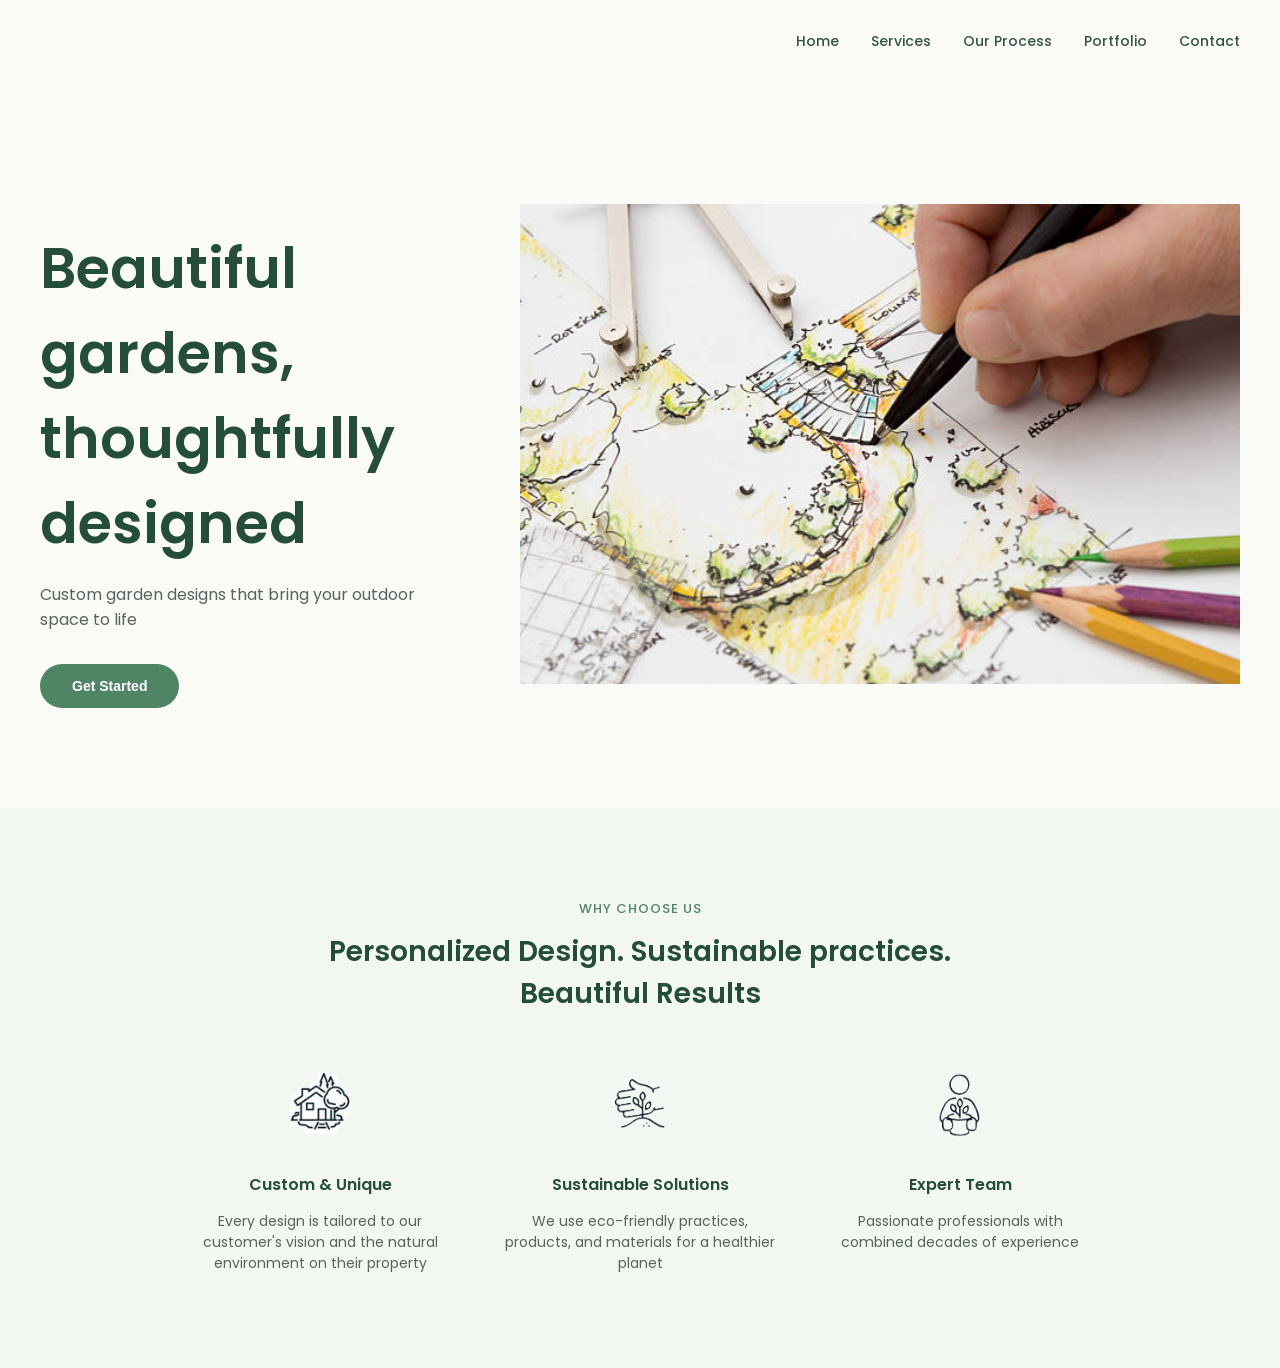
==== index.html @ 5a3a2fcb "Rename main.html to index.html" ====
<!DOCTYPE html>
<html lang="en">

<head>
    <meta charset="UTF-8">
    <meta name="viewport" content="width=device-width, initial-scale=1.0">
    <title>TG Services FL</title>
    <link rel="stylesheet" href="style.css">
    <link rel="preconnect" href="https://fonts.googleapis.com">
    <link rel="preconnect" href="https://fonts.gstatic.com" crossorigin>
    <link href="https://fonts.googleapis.com/css2?family=Poppins:ital,wght@0,400;0,500;0,600&display=swap"
        rel="stylesheet">
</head>

<body>
    <header>
        <nav class="nav-bar">
            <section class="nav-logo">
                <img id="logo" src="images/icons/logo.svg">
            </section>

            <section class="nav-text">
                <ul class="nav-ul">
                    <li><a href="main.html">Home</a></li>
                    <li><a href="services.html">Services</a></li>
                    <li><a href="process.html">Our Process</a></li>
                    <li><a href="portfolio.html">Portfolio</a></li>
                    <li><a href="contact.html">Contact</a></li>
                </ul>
            </section>
        </nav>
    </header>


    <main>

        <section class="hero">
            <div class="hero-text">
                <h1>Beautiful gardens, thoughtfully designed</h1>
                <p>Custom garden designs that bring your outdoor space to life</p>
                <button class="hero-cta">Get Started</button>
            </div>

            <div class="hero-image">
                <img class="laptop-img" src="images/images/garden-design-sketch.jpg" alt="sketch of garden design with pen and colors" />
            </div>
        </section>

        <section class="highlight">
            <h2>Why Choose Us</h2>

            <h3>Personalized Design. Sustainable practices. Beautiful Results</h3>

            <div class="highlight-grid">
                <div class="highlight-item">
                    <div class="highlight-icon">
                        <img id="custom-unique-img" src="images/icons/custom-unique.png">
                    </div>
                    <h4>Custom & Unique</h4>
                    <p>Every design is tailored to our customer's vision and the natural environment on their property
                    </p>
                </div>

                <div class="highlight-item">
                    <div class="highlight-icon">
                        <img id="sustainable-solutions-img" src="images/icons/sustainable-solutions.png">
                    </div>
                    <h4>Sustainable Solutions</h4>
                    <p>We use eco-friendly practices, products, and materials for a healthier planet</p>
                </div>

                <div class="highlight-item">
                    <div class="highlight-icon">
                        <img id="expert-team-img" src="images/icons/expert-team.png">
                    </div>
                    <h4>Expert Team</h4>
                    <p>Passionate professionals with combined decades of experience</p>
                </div>
            </div>
        </section>
    </main>

    <script src="index.js"></script>
</body>

</html>
---- style.css ----
:root {
    /* Color palette */
    --color-primary-dark: #244D3A;
    --color-button: #4F8565;
    --color-button-hover: #3D6F53;
    --color-secondary-green: #7FA387;
    --color-illustration-green: #6F9664;

    /* Backgrounds */
    --color-bg-page: #FAFBF7;
    --color-bg-section-light: #F3F7F1;
    --color-bg-sage: #E7EFE5;
    --color-bg-card: #FFFFFF;
    --color-bg-input: #FAFCF9;

    /* Text */
    --color-text-main: #234334;
    --color-text-body: #56645C;
    --color-text-secondary: #7B8981;
    --color-text-card-body: #66736B;
    --color-text-placeholder: #A1AAA4;

    /* Border & inputs */
    --color-border: #DDE6DD;
    --color-border-input-focus: #6C9577;

    /* Nav */
    --color-nav-link: #345443;

    /* Icons */
    --color-icon-circle-bg: #EDF3E9;
    --color-icon-dark-detail: #315D46;
    --color-leaf-dark: #416F4C;
    --color-leaf-medium: #6F9664;
    --color-leaf-light: #A6BC8C;
}

* {
    box-sizing: border-box;
}

body {
    margin: 0;
    padding: 0;
    background-color: var(--color-bg-page);
    font-family: 'Poppins', sans-serif;
    color: var(--color-text-main)
}

header {
    background-color: var(--color-bg-page);
    height: 80px;
    display: flex;
    align-items: center;
    padding: 0 40px;
}

.nav-bar {
    display: flex;
    align-items: center;
    justify-content: space-between;
    width: 100%;
}
.nav-ul {
    list-style: none;
    margin: 0;
    padding: 0;
    display: flex;
    gap: 32px;
}

.nav-ul a {
    text-decoration: none;
    color: var(--color-nav-link);
    font-weight: 500;
    font-size: 14px;
}

.nav-ul a:hover {
    color: var(--color-button)
}

.inner-hero {
    padding: 60px 40px 40px;
}

/*Main Page*/
.hero {
    display: flex;
    align-items: center;
    justify-content: space-between;
    gap: 60px;
    padding:  100px 40px;
}

.hero-text {
    max-width: 500px;
}

.hero-image{
    position: relative;
    width: 60%;
    max-width: 1000px;
    height: auto;
    overflow: hidden;
    flex-shrink: 0;
}

.laptop-img {
    display: block;
    width: 100%;
    height: auto;
}

.hero h1 {
    color: var(--color-primary-dark);
    font-size: 56px;
    font-weight: 600;
    margin-bottom: 16px;
}

.hero p {
    color: var(--color-text-body);
    font-size: 16px;
    margin-bottom: 32px;
}

.hero-cta {
    background-color: var(--color-button);
    color: var(--color-bg-card);
    font-weight: 600;
    font-size: 14px;
    border: none;
    border-radius: 28px;
    padding: 14px 32px;
    cursor: pointer;
}

.hero-cta:hover {
    background-color: var(--color-button-hover);
}

.highlight {
    text-align: center;
    padding: 80px 40px;
    background-color: var(--color-bg-section-light);
    position: relative;
}

.highlight-image {
    position: absolute;
    left: 0px;
    bottom: -100px;
    z-index: 0;
}

.plant-pot-img {
    width: 150px;
    height: auto;
    display: block;
}

.highlight h2 {
    color: var(--color-button);
    font-size: 13px;
    font-weight: 500;
    text-transform: uppercase;
    letter-spacing: 1px;
    margin-bottom: 12px;
}

.highlight h3 {
    color: var(--color-primary-dark);
    font-size: 28px;
    font-weight: 600;
    max-width: 700px;
    margin: 0 auto 48px;
}

.highlight-grid {
    display: flex;
    justify-content: center;
    gap: 40px
}

.highlight-item {
    max-width: 280px;
}

.highlight-item h4 {
    color: var(--color-primary-dark);
    font-size: 16px;
    font-weight: 600;
    margin-bottom: 8px;
}

.highlight-item p {
    color: var(--color-text-body);
    font-size: 14px;
}


.highlight-icon img {
    width: 80px;
    height: 80px;
}

/*Services*/
.services {
    padding: 80px 40px;
    display: flex;
    flex-direction: column;
    gap: 40px;
    max-width: 1000px;
    margin: 0 auto;
}

.service-item {
    display: flex;
    align-items: center;
    justify-content: space-between;
    gap: 40px;
    padding-bottom: 40px;
    border-bottom: 1px solid var(--color-border);
}

.service-item-content {
    display: flex;
    align-items: flex-start;
    gap: 20px;
}

.service-item-icon img {
    width: 80px;
    height: 80px;
}

.service-item-content h2 {
    color: var(--color-primary-dark);
    font-size: 18px;
    font-weight: 600;
    margin: 0 0 8px;
}

.service-item-content p {
    color: var(--color-text-body);
    font-size: 14px;
    max-width: 320px;
}

.service-item-image img {
    width: 250px;
    height: 130px;
    border-radius: 12px;
    flex-shrink: 0;
}

/*Process*/
.process {
    padding: 80px 40px;
    display: flex;
    justify-content: center;
    gap: 60px;
    max-width: 1100px;
    margin: 0 auto;
}

.process-step {
    display: flex;
    flex-direction: column;
    align-items: center;
    text-align: center;
    max-width: 280px;
    position: relative;
}

.process-step-image img{
    width: 250px;
    height: 130px;
    border-radius: 12px;
    flex-shrink: 0;
    background-color: var(--color-bg-sage);
    margin-bottom: 10px;
}

.process-step-number-icon {
    width: 32px;
    height: 32px;
    background-color: var(--color-icon-circle-bg);
    border-radius: 50%;
    margin-bottom: 16px;
    display: flex;
    align-items: center;
    justify-content: center;
}

.process-step-text h2 {
    color: var(--color-primary-dark);
    font-size: 18px;
    font-weight: 600;
    margin: 0 0 8px;
}

.process-step-text p {
    color: var(--color-text-body);
    font-size: 14px;
}

.process-step:not(:last-child)::after {
    content: "";
    position: absolute;
    top: 52px;
    right: -65px;
    width: 52px;
    height: 28px;
    background-color: var(--color-primary-dark);
    -webkit-mask-image: url('images/arrow-thin-right-icon.svg');
    mask-image: url('images/arrow-thin-right-icon.svg');
    -webkit-mask-repeat: no-repeat;
    -webkit-mask-size: contain;
    mask-size: contain;
}

/*Portfolio*/
.gallery {
    padding: 80px 40px;
    display: flex;
    flex-direction: column;
    align-items: center;
    gap: 32px
}

.gallery-track {
    display: flex;
    align-items: center;
    justify-content: center;
    gap: 24px;
}

.gallery-slide-previous,
.gallery-slide-active,
.gallery-slide-next {
    overflow: hidden;
    transition: all 0.3s ease;
}

.gallery-slide-previous img, 
.gallery-slide-active img,
.gallery-slide-next img {
    width: 100%;
    height: 100%;
    object-fit: contain;
    display: block;
}

.gallery-slide-previous,
.gallery-slide-next {
    width: 200px;
    height: 250px;
    opacity: 0.6;
}

.gallery-slide-active{
    width: 420px;
    height: 480px;
}

.gallery-buttons {
    display: flex;
    gap: 24px;
    font-weight: 600;
}

.left-gallery-button,
.right-gallery-button {
    width: 40px;
    height: 40px;
    border-radius: 35%;
    border: none;
    background-color: var(--color-button);
    color: var(--color-bg-card);
    font-size: 16px;
    cursor: pointer;
}

.left-gallery-button:hover,
.right-gallery-button:hover {
    background-color: var(--color-button-hover);
}

/*Contact*/
.contact-layout {
    display: flex;
    gap: 60px;
    padding: 60px 40px 80px;
    max-width: 1200px;
    margin: 0 auto;
}

.contact-info-column {
    flex: 1;
    display: flex;
    flex-direction: column;
    gap: 40px;
}

.contact-info-column .inner-hero {
    padding: 0 0 24px 0;
}

.contact {
    display: flex;
    flex-direction: column;
    gap: 24px;
}

.contact-method {
    display: flex;
    align-items: flex-start;
    gap: 16px;
}

.contact-icon {
    width: 40px;
    height: 40px;
    background-color: var(--color-icon-circle-bg);
    border-radius: 50%;
    flex-shrink: 0;
}

.contact-text h4 {
    color: var(--color-primary-dark);
    font-size: 16px;
    font-weight: 600;
    margin: 0 0 4px;
}

.contact-text p {
    color: var(--color-text-body);
    font-size: 14px;
    margin: 0;
}

aside {
    flex: 1;
    margin-top: 85px;
    background-color: var(--color-bg-card);
    border: 1px solid var(--color-border);
    border-radius: 15%;
    padding: 32px;
}

form {
    display: flex;
    flex-direction: column;
    gap: 20px;
}

form p {
    display: flex;
    flex-direction:  column;
    gap: 8px;
    color: var(--color-text-main);
    font-size: 14px;
    font-weight: 500;
}

form p:last-child {
    align-items: center;
}

form input {
    width: 100%;
    background-color: var(--color-bg-input);
    border: 1px solid var(--color-border);
    border-radius: 8px;
    padding: 8px 18px;
    font-size: 14px;
    font-family: inherit;
    color: var(--color-text-main);
}

form input:focus {
    outline: none;
    border-color: var(--color-border-input-focus);
}

form button {
    background-color: var(--color-button);
    color: var(--color-bg-card);
    font-weight: 500;
    font-size: 14px;
    border: none;
    border-radius: 28px;
    padding: 14px 32px;
    cursor: pointer;
}

form button:hover {
    background-color: var(--color-button-hover);
    font-weight: 600;
}

#form-status {
    display: none;
    margin-top: 16px;
    padding: 12px 16px;
    border-radius: 8px;
    font-size: 14px;
    text-align: center;
}

#form-status.visible {
    display: block;
}

#form-status.success {
    background-color: var(--color-bg-sage);
    color: var(--color-primary-dark);
}

#form-status.error {
    background-color: #fbeaea;
    color: #b3261e;
}
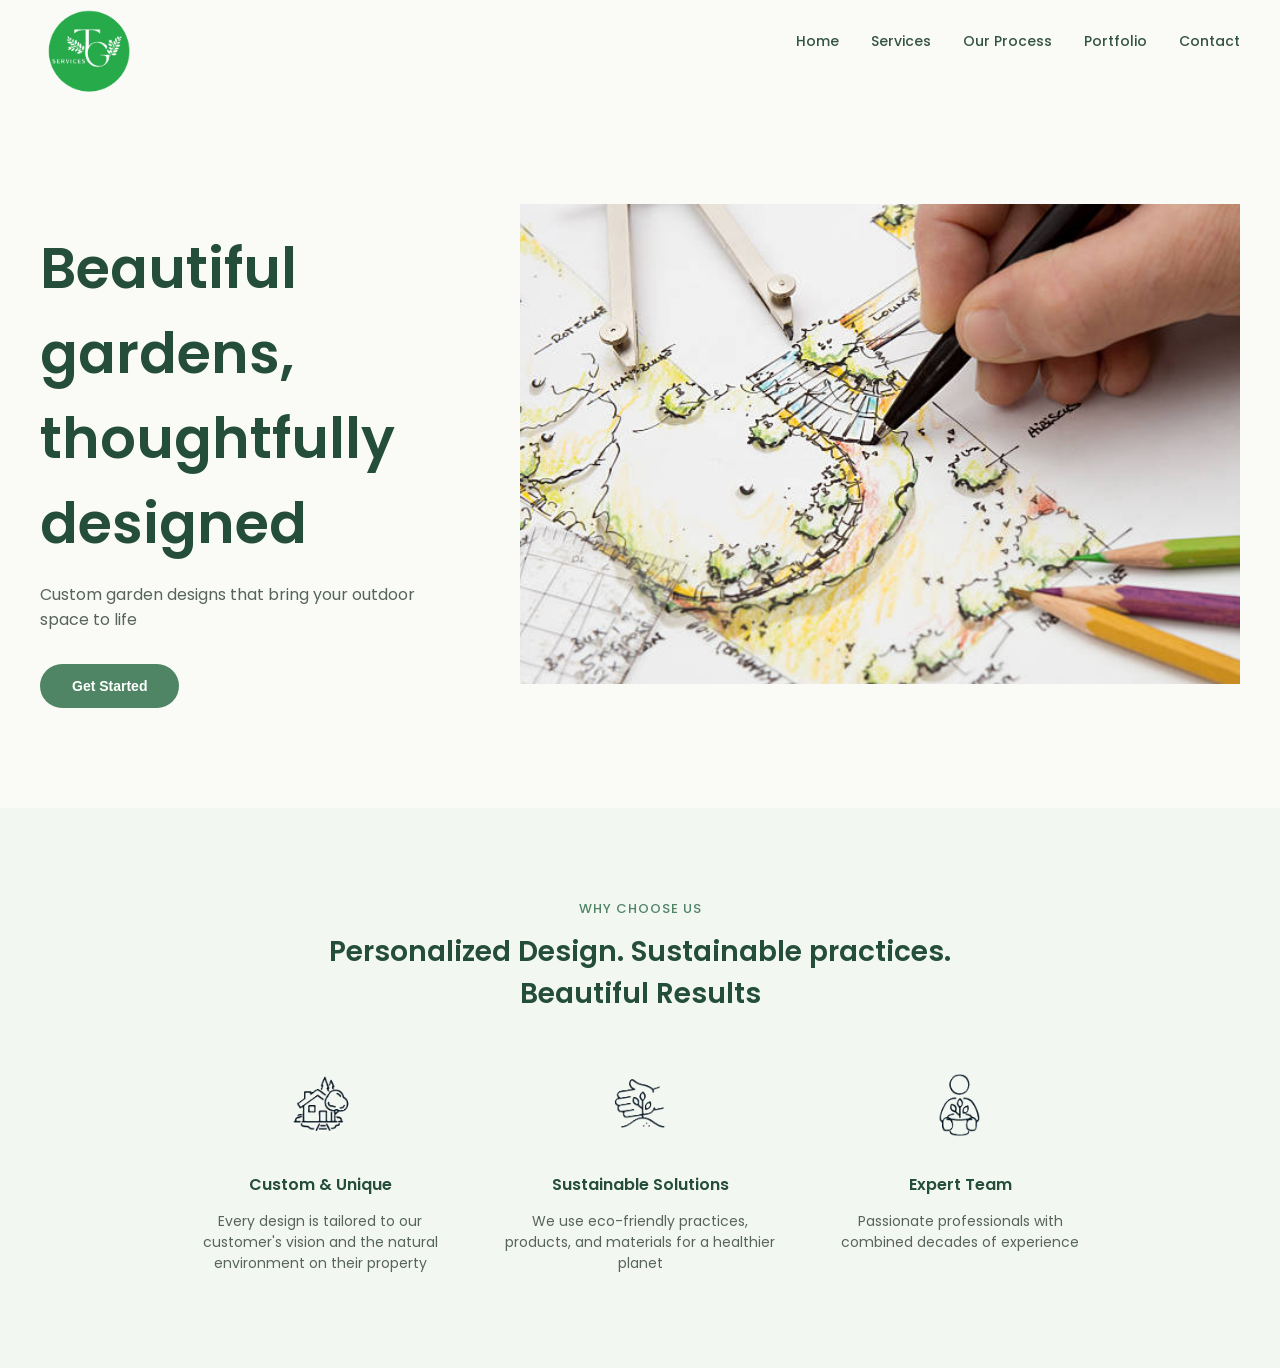
==== commit 0c493dcc: "add logo to all pages and link to index.html" ====
--- a/index.html
+++ b/index.html
@@ -16,12 +16,14 @@
     <header>
         <nav class="nav-bar">
             <section class="nav-logo">
-                <img id="logo" src="images/icons/logo.svg">
+                <a href="index.html">
+                    <img id="logo" src="images/icons/logo.png">
+                </a>
             </section>
 
             <section class="nav-text">
                 <ul class="nav-ul">
-                    <li><a href="main.html">Home</a></li>
+                    <li><a href="index.html">Home</a></li>
                     <li><a href="services.html">Services</a></li>
                     <li><a href="process.html">Our Process</a></li>
                     <li><a href="portfolio.html">Portfolio</a></li>
--- a/style.css
+++ b/style.css
@@ -78,6 +78,13 @@
 
 .nav-ul a:hover {
     color: var(--color-button)
+}
+
+.nav-logo img {
+    display: flex;
+    margin-top: 20px;
+    width: 100px;
+    height: 100px;
 }
 
 .inner-hero {
@@ -420,12 +427,9 @@
     gap: 16px;
 }
 
-.contact-icon {
-    width: 40px;
-    height: 40px;
-    background-color: var(--color-icon-circle-bg);
-    border-radius: 50%;
-    flex-shrink: 0;
+.contact-icon img{
+    width: 60px;
+    height: 60px;
 }
 
 .contact-text h4 {
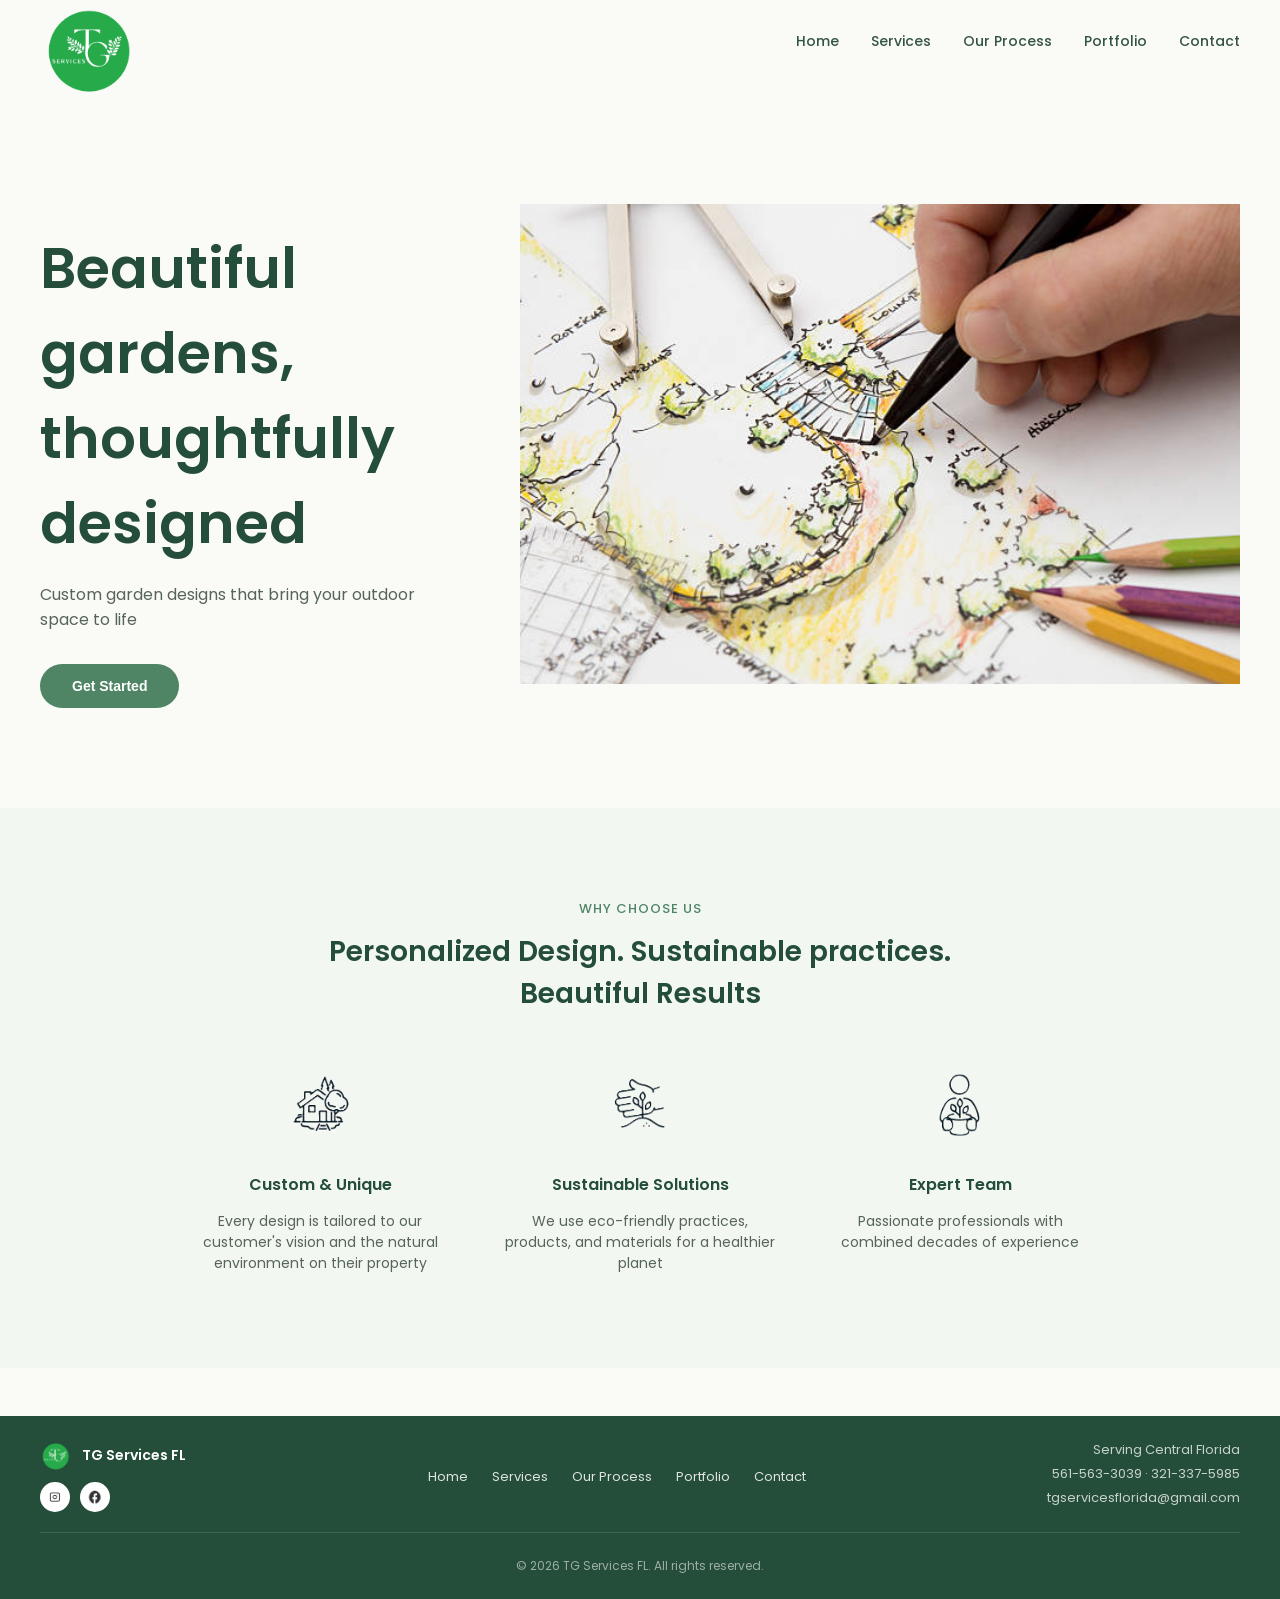
==== commit 9dccd259: "Add metadata, favicon, and footer" ====
--- a/index.html
+++ b/index.html
@@ -4,8 +4,11 @@
 <head>
     <meta charset="UTF-8">
     <meta name="viewport" content="width=device-width, initial-scale=1.0">
-    <title>TG Services FL</title>
+    <title>Home | TG Services FL</title>
+    <meta name="description"
+        content="TG Services FL designs and installs beautiful, sustainable gardens across Central Florida. Get a free consultation for your outdoor space today.">
     <link rel="stylesheet" href="style.css">
+    <link rel="icon" href="images/icons/logo.svg" type="image/svg+xml">
     <link rel="preconnect" href="https://fonts.googleapis.com">
     <link rel="preconnect" href="https://fonts.gstatic.com" crossorigin>
     <link href="https://fonts.googleapis.com/css2?family=Poppins:ital,wght@0,400;0,500;0,600&display=swap"
@@ -17,9 +20,15 @@
         <nav class="nav-bar">
             <section class="nav-logo">
                 <a href="index.html">
-                    <img id="logo" src="images/icons/logo.png">
+                    <img id="logo" src="images/icons/logo.png" alt="TG Services FL logo">
                 </a>
             </section>
+
+            <button class="nav-toggle" aria-label="Toggle menu" aria-expanded="false">
+                <span></span>
+                <span></span>
+                <span></span>
+            </button>
 
             <section class="nav-text">
                 <ul class="nav-ul">
@@ -44,7 +53,8 @@
             </div>
 
             <div class="hero-image">
-                <img class="laptop-img" src="images/images/garden-design-sketch.jpg" alt="sketch of garden design with pen and colors" />
+                <img class="laptop-img" src="images/images/garden-design-sketch.jpg"
+                    alt="Hand-drawn sketch of a custom garden design with colored pencils" />
             </div>
         </section>
 
@@ -56,7 +66,7 @@
             <div class="highlight-grid">
                 <div class="highlight-item">
                     <div class="highlight-icon">
-                        <img id="custom-unique-img" src="images/icons/custom-unique.png">
+                        <img id="custom-unique-img" src="images/icons/custom-unique.png" alt="">
                     </div>
                     <h4>Custom & Unique</h4>
                     <p>Every design is tailored to our customer's vision and the natural environment on their property
@@ -65,7 +75,7 @@
 
                 <div class="highlight-item">
                     <div class="highlight-icon">
-                        <img id="sustainable-solutions-img" src="images/icons/sustainable-solutions.png">
+                        <img id="sustainable-solutions-img" src="images/icons/sustainable-solutions.png" alt="">
                     </div>
                     <h4>Sustainable Solutions</h4>
                     <p>We use eco-friendly practices, products, and materials for a healthier planet</p>
@@ -73,7 +83,7 @@
 
                 <div class="highlight-item">
                     <div class="highlight-icon">
-                        <img id="expert-team-img" src="images/icons/expert-team.png">
+                        <img id="expert-team-img" src="images/icons/expert-team.png" alt="">
                     </div>
                     <h4>Expert Team</h4>
                     <p>Passionate professionals with combined decades of experience</p>
@@ -82,7 +92,46 @@
         </section>
     </main>
 
+<footer class="site-footer">
+    <div class="footer-top">
+        <div class="footer-brand">
+            <a href="index.html" class="footer-brand-link">
+                <img src="images/icons/logo.png" alt="TG Services FL logo" class="footer-logo">
+                <span>TG Services FL</span>
+            </a>
+            <div class="footer-social">
+                <a href="https://www.instagram.com/tgservicesfl/" target="_blank" rel="noopener" aria-label="Instagram">
+                    <img src="images/icons/ig-icon.png" alt="">
+                </a>
+                <a href="https://www.facebook.com/100075730636446/" target="_blank" rel="noopener" aria-label="Facebook">
+                    <img src="images/icons/facebook-icon.png" alt="">
+                </a>
+            </div>
+        </div>
+
+        <nav class="footer-nav">
+            <ul>
+                <li><a href="index.html">Home</a></li>
+                <li><a href="services.html">Services</a></li>
+                <li><a href="process.html">Our Process</a></li>
+                <li><a href="portfolio.html">Portfolio</a></li>
+                <li><a href="contact.html">Contact</a></li>
+            </ul>
+        </nav>
+
+        <div class="footer-contact">
+            <p>Serving Central Florida</p>
+            <p>561-563-3039 &middot; 321-337-5985</p>
+            <p>tgservicesflorida@gmail.com</p>
+        </div>
+    </div>
+
+    <div class="footer-bottom">
+        <p>&copy; 2026 TG Services FL. All rights reserved.</p>
+    </div>
+</footer>
+
     <script src="index.js"></script>
 </body>
 
-</html>
+</html>
--- a/style.css
+++ b/style.css
@@ -39,6 +39,10 @@
     box-sizing: border-box;
 }
 
+img { 
+    max-width: 100%; height: auto; 
+}
+
 body {
     margin: 0;
     padding: 0;
@@ -53,6 +57,7 @@
     display: flex;
     align-items: center;
     padding: 0 40px;
+    position: relative;
 }
 
 .nav-bar {
@@ -526,4 +531,193 @@
 #form-status.error {
     background-color: #fbeaea;
     color: #b3261e;
+}
+
+/* Responsive Design */
+
+.nav-toggle {
+    display: none;
+    flex-direction: column;
+    justify-content: space-between;
+    width: 28px;
+    height: 20px;
+    background: none;
+    border: none;
+    cursor: pointer;
+    padding: 0;
+}
+
+.nav-toggle span {
+    display: block;
+    height: 3px;
+    width: 100%;
+    background-color: var(--color-primary-dark);
+    border-radius: 2px;
+}
+
+/* Footer */
+.site-footer {
+    background-color: var(--color-primary-dark);
+    color: var(--color-bg-card);
+    padding: 24px 40px 0;
+    margin-top: 48px;
+}
+
+.footer-top {
+    display: flex;
+    align-items: center;
+    justify-content: space-between;
+    gap: 32px;
+    max-width: 1200px;
+    margin: 0 auto;
+    padding-bottom: 20px;
+}
+
+.footer-brand {
+    display: flex;
+    flex-direction: column;
+    gap: 10px;
+}
+
+.footer-brand-link {
+    display: flex;
+    align-items: center;
+    gap: 10px;
+    text-decoration: none;
+    color: var(--color-bg-card);
+    font-weight: 600;
+    font-size: 14px;
+}
+
+.footer-logo {
+    width: 32px;
+    height: 32px;
+}
+
+.footer-social {
+    display: flex;
+    gap: 10px;
+}
+
+.footer-social a {
+    display: flex;
+    align-items: center;
+    justify-content: center;
+    width: 30px;
+    height: 30px;
+    background-color: var(--color-bg-card);
+    border-radius: 50%;
+    transition: background-color 0.2s ease;
+}
+
+.footer-social img {
+    width: 16px;
+    height: 16px;
+    display: block;
+}
+
+.footer-social a:hover {
+    background-color: var(--color-secondary-green);
+}
+
+.footer-nav ul {
+    list-style: none;
+    margin: 0;
+    padding: 0;
+    display: flex;
+    gap: 24px;
+}
+
+.footer-nav a {
+    color: rgba(255,255,255,0.85);
+    text-decoration: none;
+    font-size: 13px;
+}
+
+.footer-nav a:hover {
+    color: var(--color-secondary-green);
+}
+
+.footer-contact {
+    text-align: right;
+}
+
+.footer-contact p {
+    margin: 0 0 4px;
+    font-size: 13px;
+    color: rgba(255,255,255,0.75);
+    white-space: nowrap;
+}
+
+.footer-bottom {
+    border-top: 1px solid rgba(255,255,255,0.12);
+    text-align: center;
+    padding: 12px 0;
+    font-size: 12px;
+    color: rgba(255,255,255,0.55);
+}
+
+@media (max-width: 768px) {
+
+    header { padding: 0 20px; height: auto; flex-wrap: wrap;  }
+
+    .nav-toggle { 
+        display: flex;
+        margin-left: auto;
+    }
+
+    .nav-ul { 
+        display: none;
+        flex-direction: column;
+        position: absolute;
+        top: 80px;
+        left: 0;
+        right: 0;
+        background-color: var(--color-bg-page);
+        padding: 24px;
+        gap: 20px;
+        text-align: center;
+        box-shadow: 0 4px 12px rgba(0,0,0,0.08);
+    }
+
+    .nav-ul.active { display: flex; } 
+
+    .nav-ul a { font-size: 13px;}
+
+    .hero { flex-direction: column; padding: 60px 20px; gap: 32px; text-align: center; }
+    .hero h1 { font-size: 34px; }
+    .hero-text { max-width: 100%; }
+    .hero-image { width: 100%; }
+
+    .highlight-grid { flex-direction: column; align-items: center; gap: 32px; }
+    .highlight h3 { font-size: 22px; }
+
+    .service-item { flex-direction: column; align-items: flex-start; gap: 20px; }
+    .service-item-image img { width: 100%; height: auto; }
+
+    .process { flex-direction: column; align-items: center; gap: 40px; padding: 60px 20px; }
+    .process-step:not(:last-child)::after {display: none;}
+
+    .gallery-slide-previous, 
+    .gallery-slide-next { display: none; }
+    .gallery-slide-active { width: 90vm; height: auto; max-width: 340px; }
+
+    .contact-layout { flex-direction: column; padding: 40px 20px; gap: 40px; }
+    aside { margin-top: 0; border-radius: 16px; }
+
+    .footer-top {
+        flex-direction: column;
+        text-align: center;
+        gap: 16px;
+    }
+
+    .footer-brand-link,
+    .footer-social { justify-content: center; }
+
+    .footer-nav ul {
+        flex-wrap: wrap;
+        justify-content: center;
+    }
+
+    .footer-contact { text-align: center; }
 }
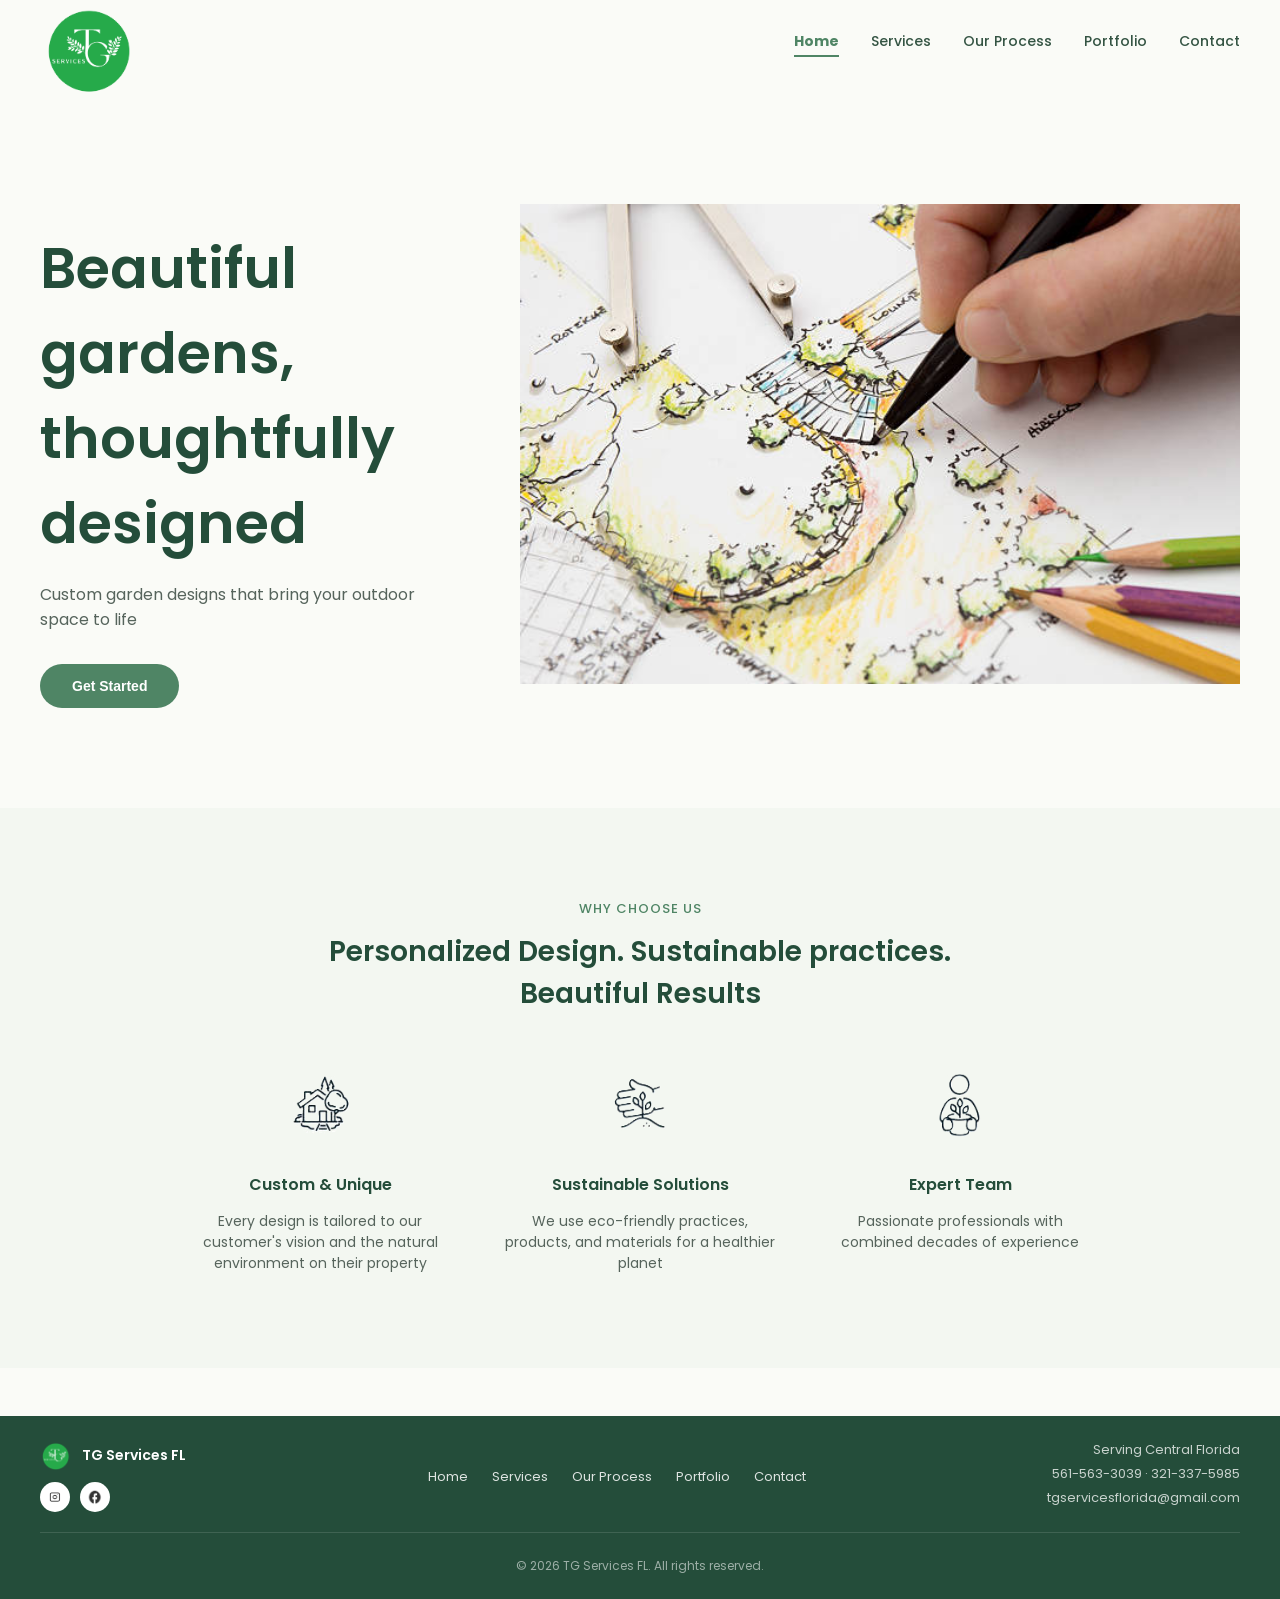
==== commit b2f7ddca: "Add aria-current to all pages in nav bar" ====
--- a/index.html
+++ b/index.html
@@ -7,12 +7,40 @@
     <title>Home | TG Services FL</title>
     <meta name="description"
         content="TG Services FL designs and installs beautiful, sustainable gardens across Central Florida. Get a free consultation for your outdoor space today.">
+    <meta property="og:type" content="website">
+    <meta property="og:title" content="TG Services FL | Garden Design & Landscaping">
+    <meta property="og:description"
+        content="TG Services FL designs and installs beautiful, sustainable gardens across Central Florida. Get a free consultation for your outdoor space today.">
+    <meta property="og:image"
+        content="https://mariavero-brito.github.io/TG-Services-FL-LLC/images/images/garden-design-4.jpg">
+    <meta property="og:url" content="https://mariavero-brito.github.io/TG-Services-FL-LLC/">
+    <meta name="twitter:card" content="summary_large_image">
     <link rel="stylesheet" href="style.css">
     <link rel="icon" href="images/icons/logo.svg" type="image/svg+xml">
     <link rel="preconnect" href="https://fonts.googleapis.com">
     <link rel="preconnect" href="https://fonts.gstatic.com" crossorigin>
     <link href="https://fonts.googleapis.com/css2?family=Poppins:ital,wght@0,400;0,500;0,600&display=swap"
         rel="stylesheet">
+
+    <script type="application/ld+json">
+        {
+        "@context": "https://schema.org",
+        "@type": "LandscapingBusiness",
+        "name": "TG Services FL",
+        "image": "https://mariavero-brito.github.io/TG-Services-FL-LLC/images/icons/logo.png",
+        "url": "https://mariavero-brito.github.io/TG-Services-FL-LLC/",
+        "telephone": "+1-321-337-5985",
+        "email": "tgservicesflorida@gmail.com",
+        "areaServed": {
+            "@type": "Place",
+            "name": "Central Florida"
+        },
+        "sameAs": [
+            "https://www.instagram.com/tgservicesfl/",
+            "https://www.facebook.com/100075730636446/"
+        ]
+        }
+    </script>
 </head>
 
 <body>
@@ -32,7 +60,7 @@
 
             <section class="nav-text">
                 <ul class="nav-ul">
-                    <li><a href="index.html">Home</a></li>
+                    <li><a href="index.html" aria-current="page">Home</a></li>
                     <li><a href="services.html">Services</a></li>
                     <li><a href="process.html">Our Process</a></li>
                     <li><a href="portfolio.html">Portfolio</a></li>
@@ -92,44 +120,46 @@
         </section>
     </main>
 
-<footer class="site-footer">
-    <div class="footer-top">
-        <div class="footer-brand">
-            <a href="index.html" class="footer-brand-link">
-                <img src="images/icons/logo.png" alt="TG Services FL logo" class="footer-logo">
-                <span>TG Services FL</span>
-            </a>
-            <div class="footer-social">
-                <a href="https://www.instagram.com/tgservicesfl/" target="_blank" rel="noopener" aria-label="Instagram">
-                    <img src="images/icons/ig-icon.png" alt="">
+    <footer class="site-footer">
+        <div class="footer-top">
+            <div class="footer-brand">
+                <a href="index.html" class="footer-brand-link">
+                    <img src="images/icons/logo.png" alt="TG Services FL logo" class="footer-logo">
+                    <span>TG Services FL</span>
                 </a>
-                <a href="https://www.facebook.com/100075730636446/" target="_blank" rel="noopener" aria-label="Facebook">
-                    <img src="images/icons/facebook-icon.png" alt="">
-                </a>
+                <div class="footer-social">
+                    <a href="https://www.instagram.com/tgservicesfl/" target="_blank" rel="noopener"
+                        aria-label="Instagram">
+                        <img src="images/icons/ig-icon.png" alt="">
+                    </a>
+                    <a href="https://www.facebook.com/100075730636446/" target="_blank" rel="noopener"
+                        aria-label="Facebook">
+                        <img src="images/icons/facebook-icon.png" alt="">
+                    </a>
+                </div>
+            </div>
+
+            <nav class="footer-nav">
+                <ul>
+                    <li><a href="index.html">Home</a></li>
+                    <li><a href="services.html">Services</a></li>
+                    <li><a href="process.html">Our Process</a></li>
+                    <li><a href="portfolio.html">Portfolio</a></li>
+                    <li><a href="contact.html">Contact</a></li>
+                </ul>
+            </nav>
+
+            <div class="footer-contact">
+                <p>Serving Central Florida</p>
+                <p>561-563-3039 &middot; 321-337-5985</p>
+                <p>tgservicesflorida@gmail.com</p>
             </div>
         </div>
 
-        <nav class="footer-nav">
-            <ul>
-                <li><a href="index.html">Home</a></li>
-                <li><a href="services.html">Services</a></li>
-                <li><a href="process.html">Our Process</a></li>
-                <li><a href="portfolio.html">Portfolio</a></li>
-                <li><a href="contact.html">Contact</a></li>
-            </ul>
-        </nav>
-
-        <div class="footer-contact">
-            <p>Serving Central Florida</p>
-            <p>561-563-3039 &middot; 321-337-5985</p>
-            <p>tgservicesflorida@gmail.com</p>
+        <div class="footer-bottom">
+            <p>&copy; 2026 TG Services FL. All rights reserved.</p>
         </div>
-    </div>
-
-    <div class="footer-bottom">
-        <p>&copy; 2026 TG Services FL. All rights reserved.</p>
-    </div>
-</footer>
+    </footer>
 
     <script src="index.js"></script>
 </body>
--- a/style.css
+++ b/style.css
@@ -39,8 +39,9 @@
     box-sizing: border-box;
 }
 
-img { 
-    max-width: 100%; height: auto; 
+img {
+    max-width: 100%;
+    height: auto;
 }
 
 body {
@@ -66,6 +67,7 @@
     justify-content: space-between;
     width: 100%;
 }
+
 .nav-ul {
     list-style: none;
     margin: 0;
@@ -81,6 +83,13 @@
     font-size: 14px;
 }
 
+.nav-ul a[aria-current="page"] {
+    color: var(--color-button);
+    font-weight: 700;
+    border-bottom: 2px solid var(--color-button);
+    padding-bottom: 4px;
+}
+
 .nav-ul a:hover {
     color: var(--color-button)
 }
@@ -102,14 +111,14 @@
     align-items: center;
     justify-content: space-between;
     gap: 60px;
-    padding:  100px 40px;
+    padding: 100px 40px;
 }
 
 .hero-text {
     max-width: 500px;
 }
 
-.hero-image{
+.hero-image {
     position: relative;
     width: 60%;
     max-width: 1000px;
@@ -286,7 +295,7 @@
     position: relative;
 }
 
-.process-step-image img{
+.process-step-image img {
     width: 250px;
     height: 130px;
     border-radius: 12px;
@@ -356,7 +365,7 @@
     transition: all 0.3s ease;
 }
 
-.gallery-slide-previous img, 
+.gallery-slide-previous img,
 .gallery-slide-active img,
 .gallery-slide-next img {
     width: 100%;
@@ -372,7 +381,7 @@
     opacity: 0.6;
 }
 
-.gallery-slide-active{
+.gallery-slide-active {
     width: 420px;
     height: 480px;
 }
@@ -430,9 +439,19 @@
     display: flex;
     align-items: flex-start;
     gap: 16px;
-}
-
-.contact-icon img{
+    text-decoration: none;
+    color: inherit;
+    border-radius: 8px;
+    padding: 4px;
+    margin: -4px;
+    transition: background-color 0.2 ease;
+}
+
+.contact-method hover {
+    background-color: var(--color-bg-sage);
+}
+
+.contact-icon img {
     width: 60px;
     height: 60px;
 }
@@ -467,7 +486,7 @@
 
 form p {
     display: flex;
-    flex-direction:  column;
+    flex-direction: column;
     gap: 8px;
     color: var(--color-text-main);
     font-size: 14px;
@@ -629,7 +648,7 @@
 }
 
 .footer-nav a {
-    color: rgba(255,255,255,0.85);
+    color: rgba(255, 255, 255, 0.85);
     text-decoration: none;
     font-size: 13px;
 }
@@ -645,28 +664,66 @@
 .footer-contact p {
     margin: 0 0 4px;
     font-size: 13px;
-    color: rgba(255,255,255,0.75);
+    color: rgba(255, 255, 255, 0.75);
     white-space: nowrap;
 }
 
 .footer-bottom {
-    border-top: 1px solid rgba(255,255,255,0.12);
+    border-top: 1px solid rgba(255, 255, 255, 0.12);
     text-align: center;
     padding: 12px 0;
     font-size: 12px;
-    color: rgba(255,255,255,0.55);
+    color: rgba(255, 255, 255, 0.55);
+}
+
+/* 404 Page*/
+.not-found {
+    text-align: center;
+    padding: 120px 20px;
+}
+
+.not-found h1 {
+    font-size: 96px;
+    color: var(--color-primary-dark);
+    margin: 0;
+}
+
+.not-found h2 {
+    color: var(--color-primary-dark);
+    font-size: 24px;
+    margin: 8px 0 16px;
+}
+
+.not-found p {
+    color: var(--color-text-body);
+    margin-bottom: 32px;
+}
+
+.home-button {
+    background-color: var(--color-button);
+    color: var(--color-bg-card);
+    font-weight: 600;
+    font-size: 14px;
+    border: none;
+    border-radius: 28px;
+    padding: 14px 32px;
+    cursor: pointer;
 }
 
 @media (max-width: 768px) {
 
-    header { padding: 0 20px; height: auto; flex-wrap: wrap;  }
-
-    .nav-toggle { 
+    header {
+        padding: 0 20px;
+        height: auto;
+        flex-wrap: wrap;
+    }
+
+    .nav-toggle {
         display: flex;
         margin-left: auto;
     }
 
-    .nav-ul { 
+    .nav-ul {
         display: none;
         flex-direction: column;
         position: absolute;
@@ -677,33 +734,89 @@
         padding: 24px;
         gap: 20px;
         text-align: center;
-        box-shadow: 0 4px 12px rgba(0,0,0,0.08);
-    }
-
-    .nav-ul.active { display: flex; } 
-
-    .nav-ul a { font-size: 13px;}
-
-    .hero { flex-direction: column; padding: 60px 20px; gap: 32px; text-align: center; }
-    .hero h1 { font-size: 34px; }
-    .hero-text { max-width: 100%; }
-    .hero-image { width: 100%; }
-
-    .highlight-grid { flex-direction: column; align-items: center; gap: 32px; }
-    .highlight h3 { font-size: 22px; }
-
-    .service-item { flex-direction: column; align-items: flex-start; gap: 20px; }
-    .service-item-image img { width: 100%; height: auto; }
-
-    .process { flex-direction: column; align-items: center; gap: 40px; padding: 60px 20px; }
-    .process-step:not(:last-child)::after {display: none;}
-
-    .gallery-slide-previous, 
-    .gallery-slide-next { display: none; }
-    .gallery-slide-active { width: 90vm; height: auto; max-width: 340px; }
-
-    .contact-layout { flex-direction: column; padding: 40px 20px; gap: 40px; }
-    aside { margin-top: 0; border-radius: 16px; }
+        box-shadow: 0 4px 12px rgba(0, 0, 0, 0.08);
+    }
+
+    .nav-ul.active {
+        display: flex;
+    }
+
+    .nav-ul a {
+        font-size: 13px;
+    }
+
+    .hero {
+        flex-direction: column;
+        padding: 60px 20px;
+        gap: 32px;
+        text-align: center;
+    }
+
+    .hero h1 {
+        font-size: 34px;
+    }
+
+    .hero-text {
+        max-width: 100%;
+    }
+
+    .hero-image {
+        width: 100%;
+    }
+
+    .highlight-grid {
+        flex-direction: column;
+        align-items: center;
+        gap: 32px;
+    }
+
+    .highlight h3 {
+        font-size: 22px;
+    }
+
+    .service-item {
+        flex-direction: column;
+        align-items: flex-start;
+        gap: 20px;
+    }
+
+    .service-item-image img {
+        width: 100%;
+        height: auto;
+    }
+
+    .process {
+        flex-direction: column;
+        align-items: center;
+        gap: 40px;
+        padding: 60px 20px;
+    }
+
+    .process-step:not(:last-child)::after {
+        display: none;
+    }
+
+    .gallery-slide-previous,
+    .gallery-slide-next {
+        display: none;
+    }
+
+    .gallery-slide-active {
+        width: 90vm;
+        height: auto;
+        max-width: 340px;
+    }
+
+    .contact-layout {
+        flex-direction: column;
+        padding: 40px 20px;
+        gap: 40px;
+    }
+
+    aside {
+        margin-top: 0;
+        border-radius: 16px;
+    }
 
     .footer-top {
         flex-direction: column;
@@ -712,12 +825,16 @@
     }
 
     .footer-brand-link,
-    .footer-social { justify-content: center; }
+    .footer-social {
+        justify-content: center;
+    }
 
     .footer-nav ul {
         flex-wrap: wrap;
         justify-content: center;
     }
 
-    .footer-contact { text-align: center; }
+    .footer-contact {
+        text-align: center;
+    }
 }
